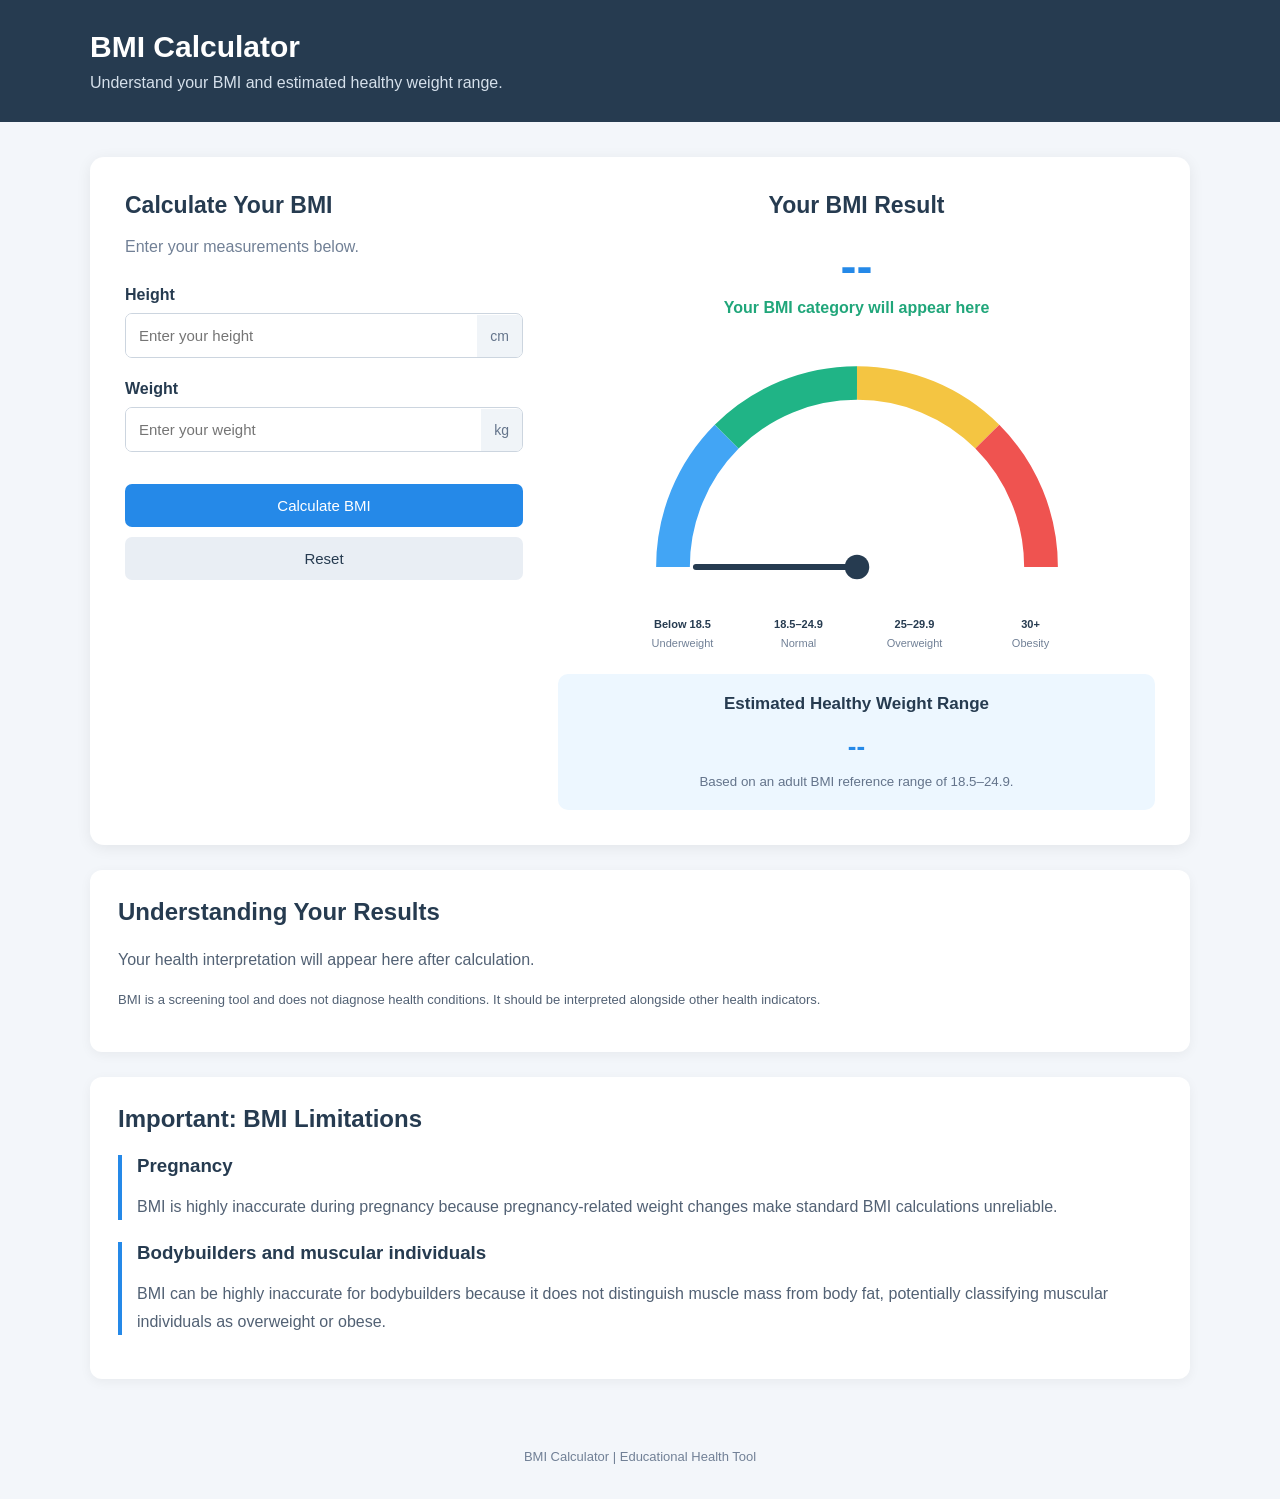
==== website/index.html @ 6718136a "grouped files together and changed the layout of the webpage" ====
<!DOCTYPE html>
<html lang="en">

<head>
    <meta charset="UTF-8">
    <meta name="viewport" content="width=device-width, initial-scale=1.0">

    <title>BMI Calculator</title>

    <link rel="stylesheet" href="style.css">
</head>

<body>

    <!-- Website header -->
    <header>
        <div class="header-content">
            <h1>BMI Calculator</h1>
            <p>Understand your BMI and estimated healthy weight range.</p>
        </div>
    </header>

    <main>

        <!-- Main calculator panel -->
        <section class="calculator-container">

            <!-- Left side: User inputs -->
            <div class="calculator">

                <h2>Calculate Your BMI</h2>
                <p>Enter your measurements below.</p>

                <div class="input-group">
                    <label for="height">Height</label>

                    <div class="input-wrapper">
                        <input
                            type="number"
                            id="height"
                            placeholder="Enter your height"
                            min="1"
                            step="any"
                        >
                        <span>cm</span>
                    </div>
                </div>

                <div class="input-group">
                    <label for="weight">Weight</label>

                    <div class="input-wrapper">
                        <input
                            type="number"
                            id="weight"
                            placeholder="Enter your weight"
                            min="1"
                            step="any"
                        >
                        <span>kg</span>
                    </div>
                </div>

                <button id="calculate-btn" type="button">
                    Calculate BMI
                </button>

                <button id="reset-btn" type="button">
                    Reset
                </button>

            </div>


            <!-- Right side: BMI results -->
            <div class="results" id="results" aria-live="polite">

                <h2>Your BMI Result</h2>

                <div class="bmi-value">
                    <span id="bmi-result">--</span>
                    <p id="bmi-category">Your BMI category will appear here</p>
                </div>


                <!-- BMI gauge -->
                <div class="bmi-gauge">

                    <svg viewBox="0 0 300 180"
                         xmlns="http://www.w3.org/2000/svg"
                         role="img"
                         aria-label="BMI category range gauge">

                        <!-- Underweight -->
                        <path
                            d="M 30 150 A 120 120 0 0 1 65 65"
                            fill="none"
                            stroke="#42A5F5"
                            stroke-width="22"
                        />

                        <!-- Normal weight -->
                        <path
                            d="M 65 65 A 120 120 0 0 1 150 30"
                            fill="none"
                            stroke="#20B486"
                            stroke-width="22"
                        />

                        <!-- Overweight -->
                        <path
                            d="M 150 30 A 120 120 0 0 1 235 65"
                            fill="none"
                            stroke="#F4C542"
                            stroke-width="22"
                        />

                        <!-- Obesity -->
                        <path
                            d="M 235 65 A 120 120 0 0 1 270 150"
                            fill="none"
                            stroke="#EF5350"
                            stroke-width="22"
                        />

                        <!-- BMI pointer -->
                        <line
                            id="bmi-pointer"
                            x1="150"
                            y1="150"
                            x2="150"
                            y2="45"
                            stroke="#263B50"
                            stroke-width="4"
                            stroke-linecap="round"
                            transform="rotate(-90 150 150)"
                        />

                        <circle
                            cx="150"
                            cy="150"
                            r="8"
                            fill="#263B50"
                        />

                    </svg>

                    <!-- BMI range labels -->
                    <div class="gauge-ranges">
                        <span>Below 18.5</span>
                        <span>18.5–24.9</span>
                        <span>25–29.9</span>
                        <span>30+</span>
                    </div>

                    <div class="gauge-categories">
                        <span>Underweight</span>
                        <span>Normal</span>
                        <span>Overweight</span>
                        <span>Obesity</span>
                    </div>

                </div>


                <!-- Estimated healthy weight range -->
                <div class="weight-range">

                    <h3>Estimated Healthy Weight Range</h3>

                    <p id="weight-range">--</p>

                    <small>
                        Based on an adult BMI reference range of 18.5–24.9.
                    </small>

                </div>

            </div>

        </section>


        <!-- Health interpretation -->
        <section class="health-information">

            <h2>Understanding Your Results</h2>

            <p id="health-message">
                Your health interpretation will appear here after calculation.
            </p>

            <p class="general-note">
                BMI is a screening tool and does not diagnose health conditions.
                It should be interpreted alongside other health indicators.
            </p>

        </section>


        <!-- BMI limitations -->
        <section class="bmi-information">

            <h2>Important: BMI Limitations</h2>

            <div class="limitation">

                <h3>Pregnancy</h3>

                <p>
                    BMI is highly inaccurate during pregnancy because
                    pregnancy-related weight changes make standard BMI
                    calculations unreliable.
                </p>

            </div>

            <div class="limitation">

                <h3>Bodybuilders and muscular individuals</h3>

                <p>
                    BMI can be highly inaccurate for bodybuilders because
                    it does not distinguish muscle mass from body fat,
                    potentially classifying muscular individuals as
                    overweight or obese.
                </p>

            </div>

        </section>

    </main>


    <!-- Website footer -->
    <footer>
        <p>BMI Calculator | Educational Health Tool</p>
    </footer>

    <script src="script.js"></script>

</body>

</html>
---- website/style.css ----
/* General page styling */
* {
    box-sizing: border-box;
}

body {
    font-family: Arial, sans-serif;
    background-color: #f3f6fa;
    color: #263b50;
    margin: 0;
    padding: 0;
}

/* Website header */
header {
    background-color: #263b50;
    color: white;
    padding: 30px 20px;
}

.header-content {
    max-width: 1100px;
    margin: auto;
}

header h1 {
    margin: 0 0 10px;
    font-size: 30px;
}

header p {
    margin: 0;
    color: #d5e0eb;
}

/* Main content */
main {
    width: 90%;
    max-width: 1100px;
    margin: 35px auto;
}

/* Main calculator container */
.calculator-container {
    display: grid;
    grid-template-columns: 0.8fr 1.2fr;
    gap: 35px;
    background-color: white;
    padding: 35px;
    border-radius: 14px;
    box-shadow: 0 3px 15px rgba(0, 0, 0, 0.07);
}

/* Calculator section */
.calculator h2,
.results h2 {
    margin-top: 0;
    font-size: 23px;
}

.calculator > p {
    color: #718096;
    margin-bottom: 30px;
}

/* Input groups */
.input-group {
    margin-bottom: 22px;
}

.input-group label {
    display: block;
    font-weight: bold;
    margin-bottom: 9px;
}

/* Input wrapper */
.input-wrapper {
    display: flex;
    align-items: center;
    border: 1px solid #ccd5df;
    border-radius: 7px;
    overflow: hidden;
}

.input-wrapper input {
    width: 100%;
    padding: 13px;
    border: none;
    outline: none;
    font-size: 15px;
}

.input-wrapper span {
    padding: 13px;
    background-color: #f0f4f8;
    color: #64748b;
    font-size: 14px;
}

/* Buttons */
button {
    padding: 13px 20px;
    border: none;
    border-radius: 7px;
    font-size: 15px;
    cursor: pointer;
    margin-top: 10px;
}

#calculate-btn {
    width: 100%;
    background-color: #2589e8;
    color: white;
}

#reset-btn {
    width: 100%;
    background-color: #e9eef4;
    color: #263b50;
}

button:hover {
    opacity: 0.88;
}

/* Results section */
.results {
    text-align: center;
}

.bmi-value {
    margin: 20px 0;
}

#bmi-result {
    font-size: 48px;
    font-weight: bold;
    color: #2589e8;
}

#bmi-category {
    margin-top: 5px;
    font-weight: bold;
    color: #20a67a;
}

/* BMI gauge */
.bmi-gauge {
    max-width: 460px;
    margin: 20px auto;
}

.bmi-gauge svg {
    width: 100%;
    display: block;
    overflow: visible;
}

.gauge-ranges,
.gauge-categories {
    display: grid;
    grid-template-columns: repeat(4, 1fr);
    gap: 4px;
    font-size: 11px;
}

.gauge-ranges {
    font-weight: bold;
    margin-top: 5px;
}

.gauge-categories {
    margin-top: 7px;
    color: #718096;
}

/* Estimated healthy weight range */
.weight-range {
    background-color: #edf7ff;
    border-radius: 10px;
    padding: 20px;
    margin-top: 25px;
}

.weight-range h3 {
    font-size: 17px;
    margin-top: 0;
}

#weight-range {
    font-size: 26px;
    font-weight: bold;
    color: #2589e8;
    margin: 10px 0;
}

.weight-range small {
    color: #64748b;
}

/* Health interpretation */
.health-information,
.bmi-information {
    background-color: white;
    padding: 28px;
    margin-top: 25px;
    border-radius: 12px;
    box-shadow: 0 3px 12px rgba(0, 0, 0, 0.05);
}

.health-information h2,
.bmi-information h2 {
    margin-top: 0;
}

.health-information p,
.bmi-information p {
    line-height: 1.7;
    color: #526174;
}

.general-note {
    font-size: 13px;
    color: #718096;
}

/* BMI limitations */
.limitation {
    border-left: 4px solid #2589e8;
    padding-left: 15px;
    margin-top: 22px;
}

.limitation h3 {
    margin-bottom: 7px;
}

/* Footer */
footer {
    text-align: center;
    padding: 22px;
    color: #718096;
    font-size: 13px;
}

/* Mobile layout */
@media (max-width: 750px) {

    main {
        width: 94%;
        margin: 20px auto;
    }

    .calculator-container {
        grid-template-columns: 1fr;
        padding: 22px;
        gap: 30px;
    }

    .gauge-ranges,
    .gauge-categories {
        font-size: 9px;
    }

    header h1 {
        font-size: 25px;
    }

    .health-information,
    .bmi-information {
        padding: 22px;
    }
}
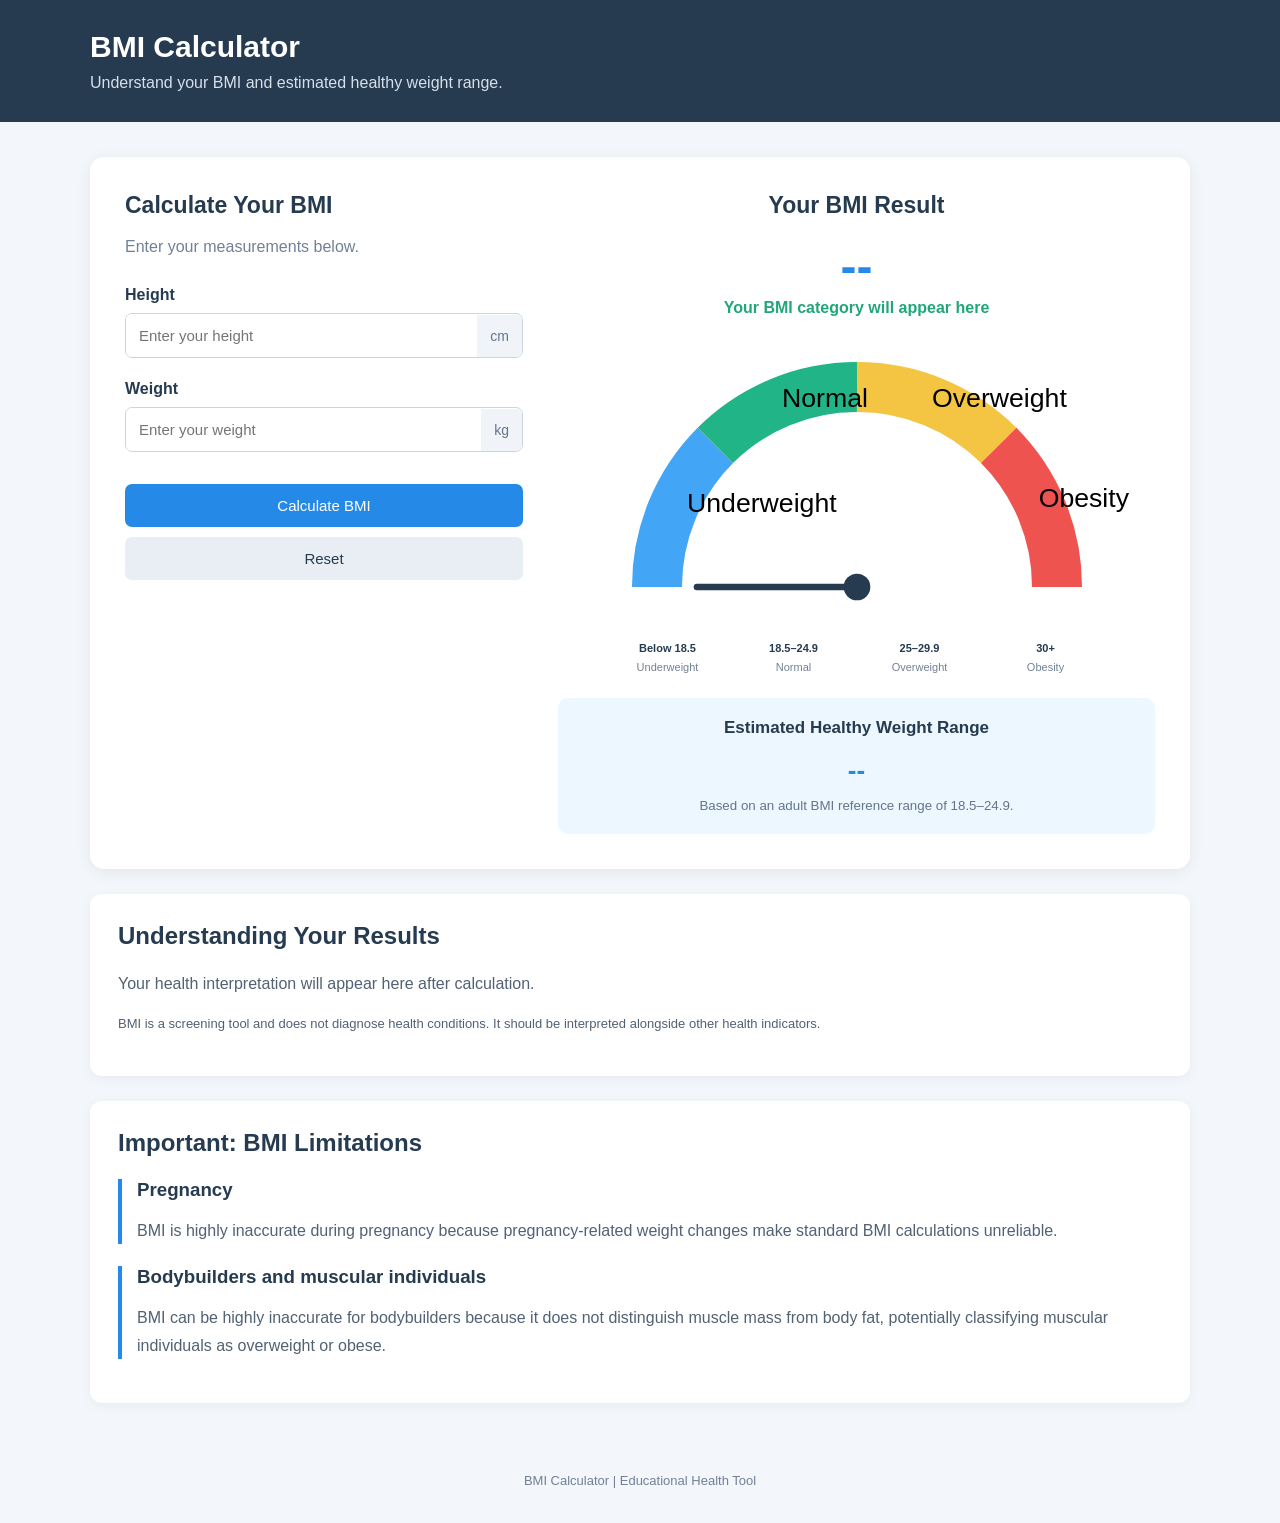
==== commit 2f4e29a9: "improved bmi gauge appearance and pointer" ====
--- a/website/index.html
+++ b/website/index.html
@@ -97,7 +97,7 @@
                             d="M 30 150 A 120 120 0 0 1 65 65"
                             fill="none"
                             stroke="#42A5F5"
-                            stroke-width="22"
+                            stroke-width="30"
                         />
 
                         <!-- Normal weight -->
@@ -105,7 +105,7 @@
                             d="M 65 65 A 120 120 0 0 1 150 30"
                             fill="none"
                             stroke="#20B486"
-                            stroke-width="22"
+                            stroke-width="30"
                         />
 
                         <!-- Overweight -->
@@ -113,7 +113,7 @@
                             d="M 150 30 A 120 120 0 0 1 235 65"
                             fill="none"
                             stroke="#F4C542"
-                            stroke-width="22"
+                            stroke-width="30"
                         />
 
                         <!-- Obesity -->
@@ -121,7 +121,7 @@
                             d="M 235 65 A 120 120 0 0 1 270 150"
                             fill="none"
                             stroke="#EF5350"
-                            stroke-width="22"
+                            stroke-width="30"
                         />
 
                         <!-- BMI pointer -->
@@ -130,7 +130,7 @@
                             x1="150"
                             y1="150"
                             x2="150"
-                            y2="45"
+                            y2="54"
                             stroke="#263B50"
                             stroke-width="4"
                             stroke-linecap="round"
@@ -143,6 +143,13 @@
                             r="8"
                             fill="#263B50"
                         />
+                        
+                        <g class="gauge-labels">
+                            <text x="48" y="105">Underweight</text>
+                            <text x="105" y="42">Normal</text>
+                            <text x="195" y="42">Overweight</text>
+                            <text x="259" y="102">Obesity</text>
+                        </g>
 
                     </svg>
 
@@ -154,6 +161,7 @@
                         <span>30+</span>
                     </div>
 
+
                     <div class="gauge-categories">
                         <span>Underweight</span>
                         <span>Normal</span>
--- a/website/style.css
+++ b/website/style.css
@@ -148,7 +148,7 @@
 
 /* BMI gauge */
 .bmi-gauge {
-    max-width: 460px;
+    max-width: 500px;
     margin: 20px auto;
 }
 
@@ -272,4 +272,11 @@
     .bmi-information {
         padding: 22px;
     }
-}
+    /* Labels inside the coloured BMI gauge */
+    .gauge-labels text {
+        font-size: 7px;
+        font-weight: bold;
+        fill: #263b50;
+        text-anchor: middle;
+    }
+}
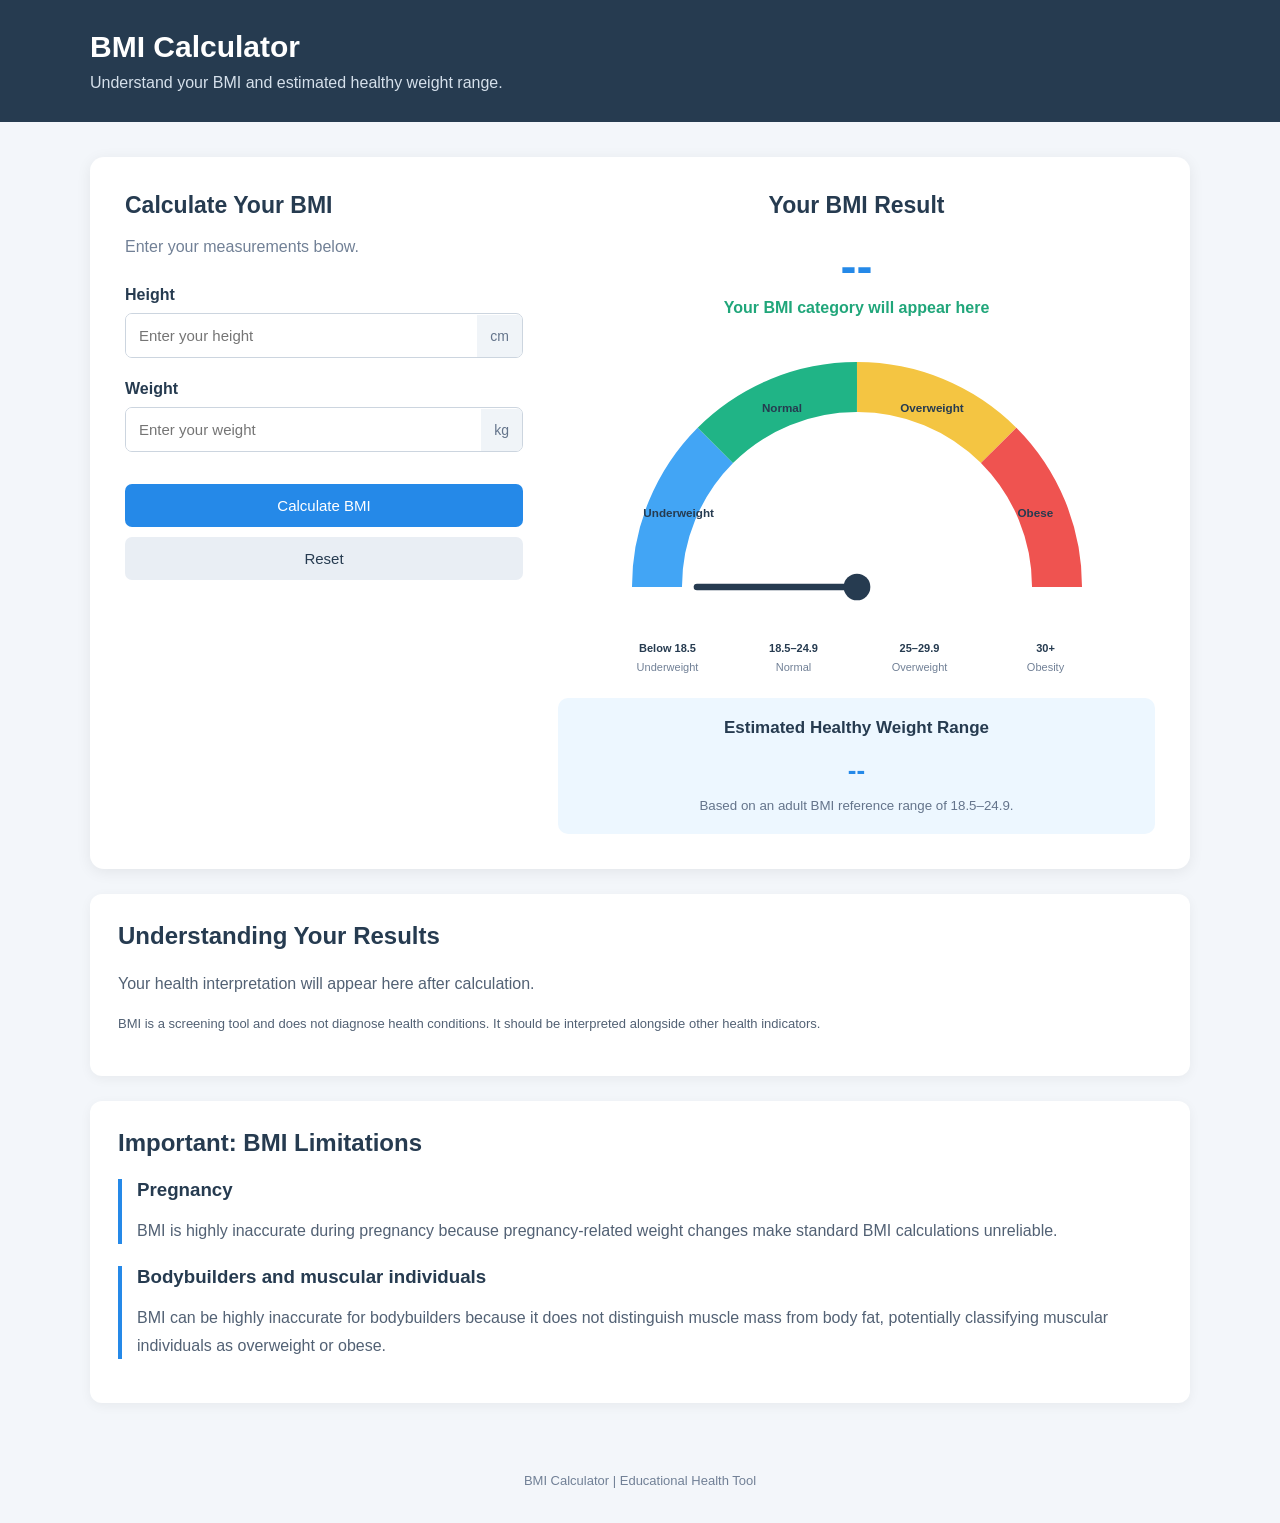
==== commit 7a9c6dc8: "improve gauge apperance, added project readme and preview" ====
--- a/website/index.html
+++ b/website/index.html
@@ -144,11 +144,17 @@
                             fill="#263B50"
                         />
                         
-                        <g class="gauge-labels">
-                            <text x="48" y="105">Underweight</text>
-                            <text x="105" y="42">Normal</text>
-                            <text x="195" y="42">Overweight</text>
-                            <text x="259" y="102">Obesity</text>
+                        <g class="gauge-labels"
+                            font-size="7"
+                            font-weight="bold"
+                            fill="#263b50"
+                            text-anchor="middle">
+
+                                <text x="43" y="108">Underweight</text>
+                                <text x="105" y="45">Normal</text>
+                                <text x="195" y="45">Overweight</text>
+                                <text x="257" y="108">Obese</text>
+
                         </g>
 
                     </svg>
